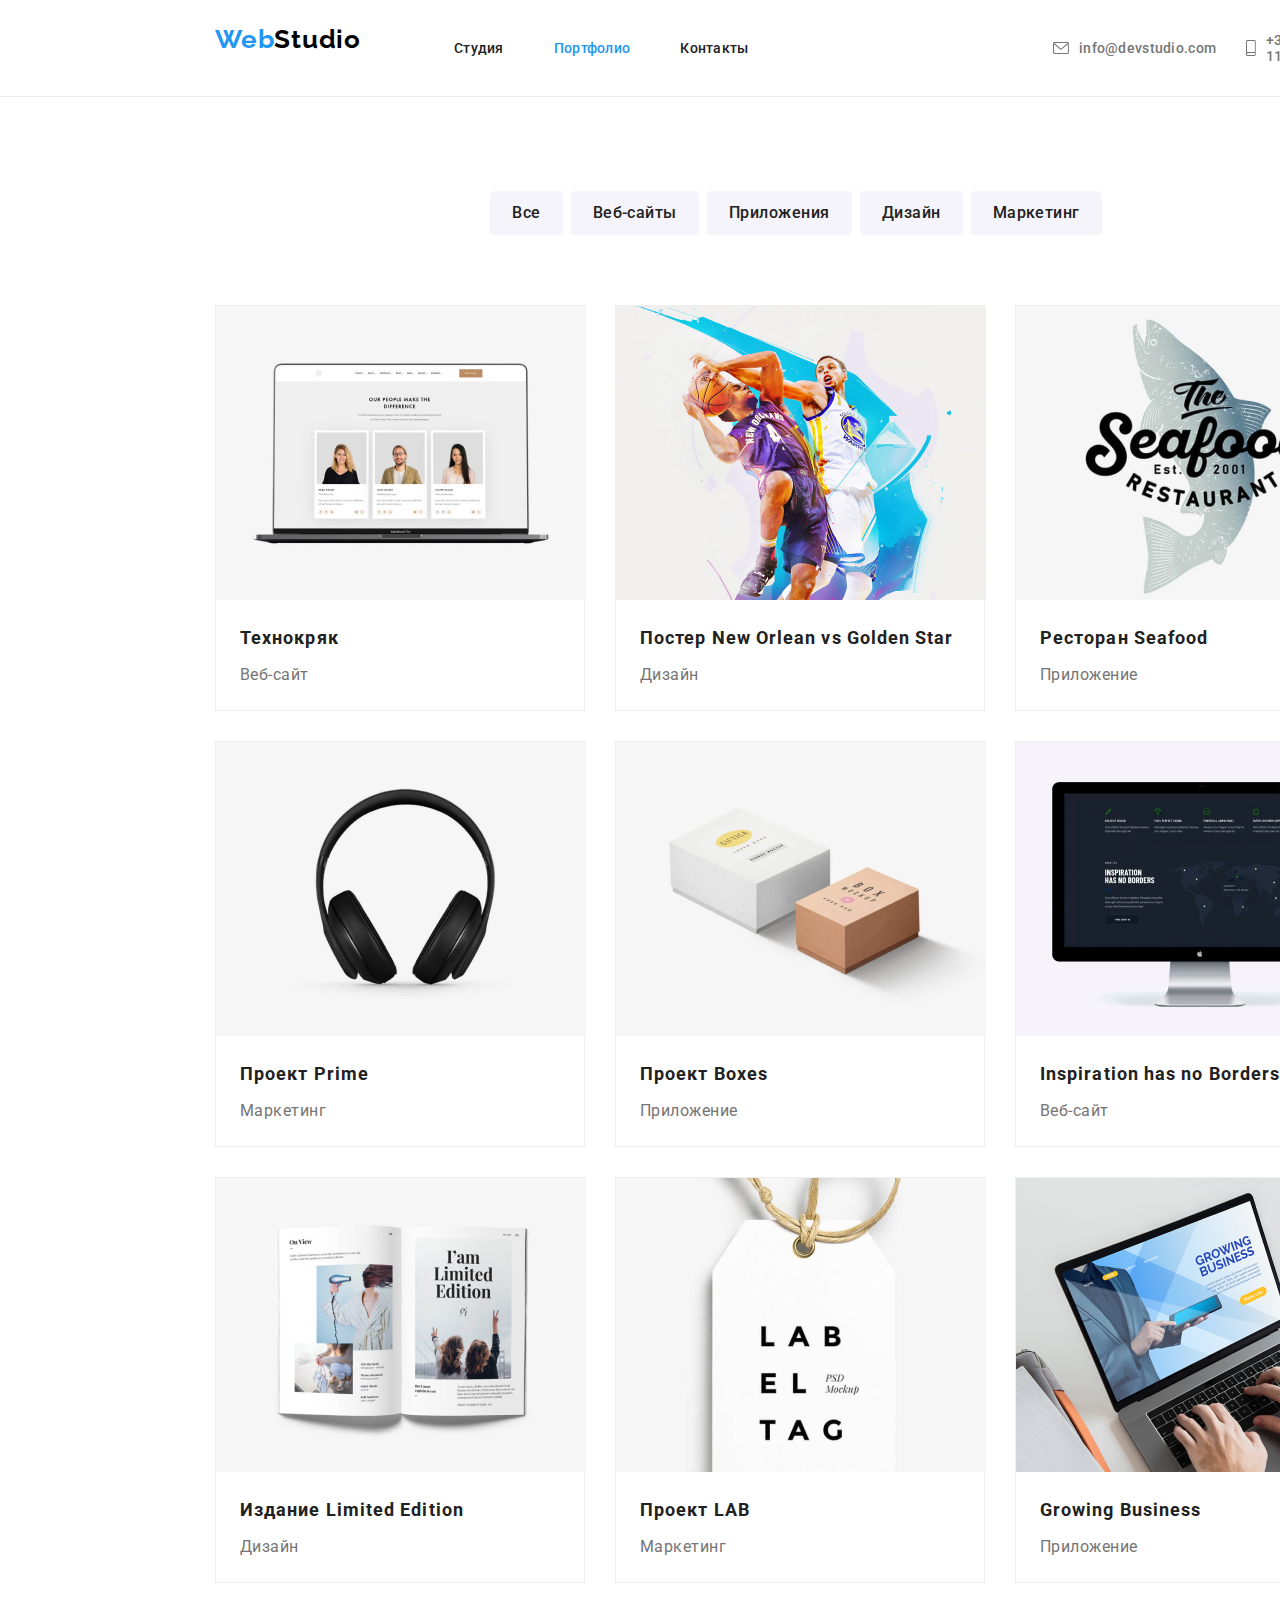
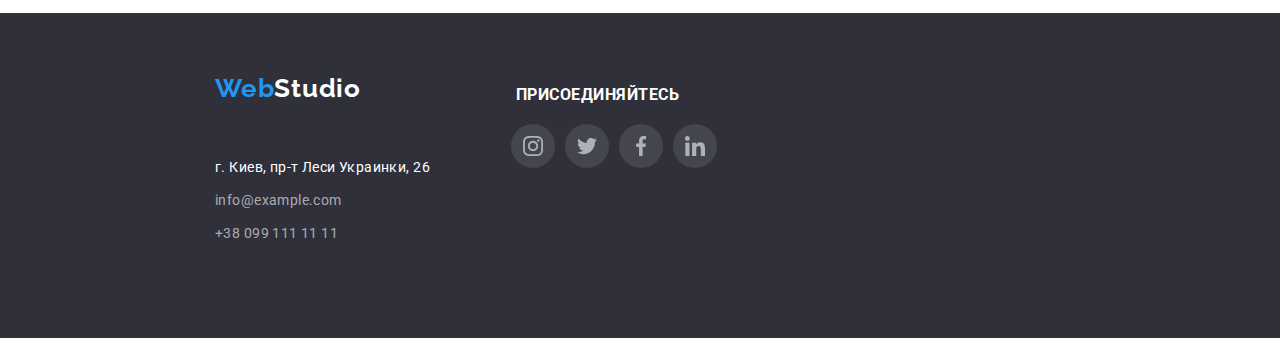
==== portfolio.html @ 2f7cb126 "Работа с позиционированием, трансформациями, переходами, анимациями" ====
<!DOCTYPE html>
<html lang="ru">

<head>
	<meta charset="UTF-8" />
	<meta name="viewport" content="width=device-width, initial-scale=1.0" />
	<link rel="stylesheet" href="css/styles.css" />
	<link rel="preconnect" href="https://fonts.gstatic.com">
	<link href="https://fonts.googleapis.com/css2?family=Raleway:wght@700&family=Roboto:wght@400;500;700;900&display=swap"
		rel="stylesheet">
	<link rel="stylesheet" href="https://cdnjs.cloudflare.com/ajax/libs/modern-normalize/1.0.0/modern-normalize.min.css">
	<title>Web Studio</title>
</head>

<body class="body-portfolio">
	<!-- Header -->
	<header class="header">
		<div class="container">
			<a href="./index.html" class="brand__logo link">
				Web<span style="color: rgb(3, 3, 3);">Studio</span>
			</a>
			<!-- Navigation -->
			<nav class="navigation">
				<ul class="navigation__list list">
					<li class="navigation__list-item">
						<a class="navigation__list-link link" href="./index.html">Студия</a>
					</li>
					<li class="navigation__list-item">
						<a class="navigation__list-link link" style="color: #2196f3" href="./portfolio.html">Портфолио</a>
					</li>
					<li class="navigation__list-item">
						<a class="navigation__list-link link" href="#Контакты">Контакты</a>
					</li>
				</ul>
			</nav>
			<!-- Address -->
			<address class="address">
				<a href="mailto:info@devstudio.com" class="header__mail link">
					<svg class="header__mail-logo">
						<use href="./img/sprite.svg#icon-mail"></use>
					</svg>
						info@devstudio.com
				</a>
				<a href="tel:+380961111111" class="header__tel link">
					<svg class="header__tel-logo">
						<use href="./img/sprite.svg#icon-smartphone"></use>
					</svg>
						+38 096 111 11 11
				</a>
			</address>
		</div>
	</header>
	<!-- Main Portfolio -->
	<main>
		<section class="portfolio section">
			<!-- Filters -->
			<div class="container">
				<h2 hidden class="filters__title">Проекты</h2>
				<ul class="filters__title-item list">
					<li class="filters__title-list">
						<button class="filters__modal-btn" type="button">Все</button>
					</li>
					<li>
						<button class="filters__modal-btn" type="button">Веб-сайты</button>
					</li>
					<li>
						<button class="filters__modal-btn" type="button">Приложения</button>
					</li>
					<li>
						<button class="filters__modal-btn" type="button">Дизайн</button>
					</li>
					<li>
						<button class="filters__modal-btn" type="button">Маркетинг</button>
					</li>
				</ul>
			</div>
			<!-- Projects -->
			<div class="container">
				<h2 hidden class="title">Проекты</h2>
				<ul class="projects__item list">
					<li class="projects__item-list">
						<a class="projects__item-list__link link" href="#">
							<img class="projects__item-img" src="./img/projects/technokryak.png" alt="Технокряк" width="370" height="294" />
							<div class="projects__item-content-wrapper">
								<h3 class="subtitle">Технокряк</h3>
								<p class="description">Веб-сайт</p>
							</div>
						</a>
					</li>
					<li class="projects__item-list">
						<a class="projects__item-list__link link" href="#">
							<img class="projects__item-img" src="./img/projects/new-orlean-vs-golden-star-poster.png" alt="Постер New Orlean vs Golden Star" width="370"
							height="294" />
							<div class="projects__item-content-wrapper">
								<h3 class="subtitle">Постер New Orlean vs Golden Star</h3>
								<p class="description">Дизайн</p>
							</div>
						</a>
					</li>
					<li class="projects__item-list">
						<a class="projects__item-list__link link" href="#">
							<img class="projects__item-img" src="./img/projects/seafood-restaurant.png" alt="Ресторан Seafood" width="370" height="294" />
							<div class="projects__item-content-wrapper">
								<h3 class="subtitle">Ресторан Seafood</h3>
								<p class="description">Приложение</p>
							</div>
						</a>
					</li>
					<li class="projects__item-list">
						<a class="projects__item-list__link link" href="#">
							<img class="projects__item-img" src="./img/projects/prime-project.png" alt="Проект Prime" width="370" height="294" />
							<div class="projects__item-content-wrapper">
								<h3 class="subtitle">Проект Prime</h3>
								<p class="description">Маркетинг</p>
							</div>
						</a>
					</li>
					<li class="projects__item-list">
						<a class="projects__item-list__link link" href="#">
							<img class="projects__item-img" src="./img/projects/boxes-project.png" alt="Проект Boxes" width="370" height="294" />
							<div class="projects__item-content-wrapper">
								<h3 class="subtitle">Проект Boxes</h3>
								<p class="description">Приложение</p>
							</div>
						</a>
					</li>
					<li class="projects__item-list">
						<a class="projects__item-list__link link" href="#">
							<img class="projects__item-img" src="./img/projects/inspiration-has-no-borders.png" alt="Inspiration has no Borders" width="370"
							height="294" />
							<div class="projects__item-content-wrapper">
								<h3 class="subtitle">Inspiration has no Borders</h3>
								<p class="description">Веб-сайт</p>
							</div>
						</a>
					</li>
					<li class="projects__item-list">
						<a class="projects__item-list__link link" href="#">
							<img class="projects__item-img" src="./img/projects/limited-edition.png" alt="Издание Limited Edition" width="370" height="294" />
							<div class="projects__item-content-wrapper">
								<h3 class="subtitle">Издание Limited Edition</h3>
								<p class="description">Дизайн</p>
							</div>
						</a>
					</li>
					<li class="projects__item-list">
						<a class="projects__item-list__link link" href="#">
							<img class="projects__item-img" src="./img/projects/lab-project.png" alt="Проект LAB" width="370" height="294" />
							<div class="projects__item-content-wrapper">
								<h3 class="subtitle">Проект LAB</h3>
								<p class="description">Маркетинг</p>
							</div>
						</a>
					</li>
					<li class="projects__item-list">
						<a class="projects__item-list__link link" href="#">
							<img class="projects__item-img" src="./img/projects/growing-business.png" alt="Growing Business" width="370" height="294" />
							<div class="projects__item-content-wrapper">
								<h3 class="subtitle">Growing Business</h3>
								<p class="description">Приложение</p>
							</div>
						</a>
					</li>
				</ul>
			</div>
		</section>
	</main>
	<!-- Footer -->
	<footer class="footer">
		<div class="container">
			<div class="row-left">
				<a href="./index.html" class="brand__logo link">
				Web<span style="color: rgb(255, 255, 255);">Studio</span>
				</a>
				<address class="address">
					<ul class="contact-list list">
						<li class="contact-list__item list">
							<p class="contact-list__description">г. Киев, пр-т Леси Украинки, 26</p>
						</li>
						<li class="contact-list__item list">
							<a class="footer-mail__link link" href="mailto:info@example.com">info@example.com</a>
						</li>
						<li class="contact-list__item list">
							<a class="footer-tel__link link" href="tel:+380991111111">+38 099 111 11 11</a>
						</li>
					</ul>
				</address>
			</div>
			<div class="row-right">
				<p class="description">присоединяйтесь</p>
				<ul class="social-list list">
					<li class="social-list__item">
						<a class="social-list__link" href="https://www.instagram.com/">
							<svg class="social-list__icon">
								<use href="./img/sprite.svg#icon-instagram"></use>
							</svg>
						</a>
					</li>
					<li class="social-list__item">
						<a class="social-list__link" href="https://twitter.com/">
							<svg class="social-list__icon">
								<use href="./img/sprite.svg#icon-twitter"></use>
							</svg>
						</a>
					</li>
					<li class="social-list__item">
						<a class="social-list__link" href="https://www.facebook.com/">
							<svg class="social-list__icon">
								<use href="./img/sprite.svg#icon-facebook"></use>
							</svg>
						</a>
					</li>
					<li class="social-list__item">
						<a class="social-list__link" href="https://www.linkedin.com/">
							<svg class="social-list__icon">
								<use href="./img/sprite.svg#icon-linkedin"></use>
							</svg>
						</a>
					</li>
				</ul>
			</div>
		</div>
	</footer>
</body>
</html>
---- css/styles.css ----
:root {
  --main-font: 'Roboto', sans-serif;
  --secondary-font: 'Raleway', sans-serif;
  --accent-color: #2196f3;
  --secondary-color: #ffffff
  --accent-background: #2196f3;
}

body {
  font-family: var(--main-font);
}

.list {
  list-style: none;
}

.link {
  text-decoration: none;
  outline: none;
}

h1,
h2,
h3,
h4,
h5,
h6 {
  margin: 0;
}

ul,
ol {
  margin: 0;
  padding: 0;
}

p {
  margin: 0;
}

img {
  display: block;
}

.address {
  font-style: normal;
}

.section {
  min-width: 1600px;
  margin: 94px 0 0 0;
}

.container {
  width: 1200px;
  padding: 0 15px;
  margin: 0 auto 0 auto;
}

.social-list__icon {
  width: 20px;
  height: 20px;
}
/* =============== COMPONENTS ===============*/

.brand__logo,
.navigation__list-link:hover,
.navigation__list-link:focus,
.header__mail:hover,
.header__mail:focus,
.header__tel:hover,
.header__tel:focus {
  color: var(--accent-color);
}

.modal-btn,
.filters__modal-btn:hover,
.filters__modal-btn:focus {
  background: var(--accent-color);
}

.title {
  font-family: var(--main-font);
  font-weight: 700;
  font-size: 36px;
  line-height: 1.167;
  text-align: center;
  letter-spacing: 0.03em;
  color: #212121;
}

.subtitle {
  font-family: var(--main-font);
  font-weight: 500;
  font-size: 16px;
  line-height: 1.187;
  text-align: center;
  letter-spacing: 0.03em;
  color: #212121;
}

.description {
  font-family: var(--main-font);
  font-weight: 400;
  font-size: 16px;
  line-height: 1.187;
  text-align: center;
  letter-spacing: 0.03em;
  color: #757575;
}

/* =============== END COMPONENTS ===============*/

/* =============== INDEX =============== */
/* =============== HEADER ===============*/
header {
  width: 1600px;
  min-height: 80px;
  border-bottom: 1px solid #ececec;
}

.header .container {
  display: flex;
}

.brand__logo {
  font-family: var(--secondary-font);
  font-weight: 700;
  font-size: 26px;
  line-height: 1.192;
  letter-spacing: 0.03em;
  margin: 24px 93px 26px 0;
}

.navigation {
  display: flex;
  align-items: center;
  min-width: 294px;
  padding: 32px 0 32px 0;
  margin: 0 305px 0 0;
}

.navigation__list {
  display: flex;
}

.navigation__list-item:not(:last-child) {
  margin-right: 50px;
}
.navigation__list-link,
.header__mail,
.header__tel {
  font-family: var(--main-font);
  font-weight: 500;
  font-size: 14px;
  line-height: 1.143;
  letter-spacing: 0.02em;
}

.navigation__list-link {
  color: #212121;
}

/*header address*/
.address {
  display: flex;
  align-items: center;
  margin: 32px 0 32px 0;
}

/*header mail*/
.header__mail {
  display: inline-flex;
  align-items: center;
  margin-right: 30px;
}

/*header mail logo*/
.header__mail-logo {
  width: 16px;
  height: 12px;
  color: currentColor;
  margin-right: 10px;
}

/*header tel*/
.header__tel {
  display: inline-flex;
  align-items: center;
}

/*header tel logo*/
.header__tel-logo {
  width: 10px;
  height: 16px;
  color: currentColor;
  margin-right: 10px;
}

/*hover&focus color*/
.header__mail:hover .header__mail-logo,
.header__tel:hover .header__tel-logo,
.header__mail:focus .header__mail-logo,
.header__tel:focus .header__tel-logo {
  fill: var(--accent-color);
}

/*current color*/
.header__mail,
.header__tel {
  color: #757575;
}

/*current color*/
.header__mail-logo,
.header__tel-logo {
  fill: #757575;;
}

/* ========== END HEADER ========== */

/* =============== HERO ===============*/
.hero {
  background: #2f303a;
  background-image: linear-gradient(
      rgba(47, 48, 58, 0.4),
      rgba(47, 48, 58, 0.4)
    ),
    url('../img/hero/bg-hero.jpg');
  background-repeat: no-repeat;
  background-size: cover;
  min-width: 1600px;
}

.hero .container {
  display: flex;
  flex-direction: column;
  align-items: center;
  padding-top: 200px;
  padding-bottom: 200px;
  padding-right: 252px;
  padding-left: 252px;
}

.hero__title {
  font-family: var(--main-font);
  font-weight: 900;
  font-size: 44px;
  line-height: 1.364;
  text-align: center;
  letter-spacing: 0.06em;
  text-transform: uppercase;
  color: #ffffff;
  width: 696px;
  margin-bottom: 30px;
}

.modal-btn {
  font-family: var(--main-font);
  font-weight: 700;
  font-size: 16px;
  line-height: 1.875;
  display: flex;
  align-items: center;
  text-align: center;
  letter-spacing: 0.06em;
  color: #ffffff;
  border-radius: 4px;
  border: none;
  cursor: pointer;
  padding: 10px 32px;
}

.modal-btn:hover,
.modal-btn:focus {
  background: #188ce8;
}
/* =============== END HERO ===============*/

/* =============== FEATURE ===============*/
.feature .container {
  display: flex;
  min-height: 251px;
}

.feature__item {
  display: flex;
}

.feature__item-list {
  display: block;
  justify-content: center;
  max-width: 270px;
  min-height: 251px;
}

.feature__icon-box {
  display: flex;
    align-items: center;
    justify-content: center;
    height: 120px;
    border: none;
    border-radius: 4px;
    background-color: #f5f4fa;
}
.icon__feature {
  display: block;
  width: 70px;
  height: 70px;
  margin: 25px 100px;
}

.feature__item-list:not(:last-child) {
  margin-right: 30px;
}

.feature__item-title {
  font-family: var(--main-font);
  font-weight: 700;
  font-size: 14px;
  line-height: 1.143;
  letter-spacing: 0.03em;
  text-transform: uppercase;
  color: #212121;
  margin-bottom: 10px;
  margin-top: 30px;
}

.feature__item-description {
  font-family: var(--main-font);
  font-weight: 400;
  font-size: 14px;
  line-height: 1.715;
  letter-spacing: 0.03em;
  color: #757575;
  width: 270px;
}

/* =============== END FEATURE =============== */

/* =============== SERVICES =============== */
.services .title {
  margin-bottom: 50px;
}

.services__item {
  display: flex;
  align-items: center;
}

.services__item-list:not(:last-child) {
  margin-right: 30px;
}

/* =============== END SERVICES =============== */

/* =============== TEAM =============== */
.team {
  background: #f5f4fa;
  min-height: 708px;
  padding: 94px 200px 0 200px;
}

.team .container {
  max-width: 1170px;
  margin:  auto 0 auto;
}

.team .title {
  margin-bottom: 50px;
}

.team__item {
  display: flex;
  justify-content: space-between;
}

.team__item .subtitle {
  min-width: 152px;
  margin-bottom: 10px;
}

.team__item-list:not(:last-child) {
  margin-right: 30px;
}

.card {
  width: 270px;
  height: 428px;
  background-color: #FFFFFF;
  box-shadow: 0px 1px 3px rgba(0, 0, 0, 0.12), 
              0px 1px 1px rgba(0, 0, 0, 0.14), 
              0px 2px 1px rgba(0, 0, 0, 0.2);
  border-radius: 0px 0px 4px 4px;
  margin: 0px;
}

.team__item-content-wrapper {
  text-align: center;
  padding-top: 30px;
  padding-bottom: 30px;
}

.social-list {
  display: flex;
  justify-content: center;
  align-items: center;
  width: 206px;
  height: 44px;
  border-radius: 50%;
  /*background-color: #ffffff;*/ 
  margin: 0 auto 0 auto;
}

.social-list__item {
  display: flex;
  align-items: center;
  justify-content: center;
  width: 44px;
  height: 44px;
}

.social-list__link {
  display: flex;
  align-items: center;
  justify-content: center;
  width: 44px;
  height: 44px;
  color: #afb1b8;
}

.social-list__icon {
    width: 20px;
    height: 20px;
    fill: currentColor;
}

.social-list__link:hover,
.social-list__link:focus {
  background-color: var(--accent-color);
  border-radius: 50%;
}

.social-list__link:hover .social-list__icon,
.social-list__link:focus .social-list__icon {
  fill: #ffffff;
}


/* =============== END TEAM =============== */
/* =============== CLIENTS =============== */
.clients .container {
  margin-bottom: 94px;
}
.clients .title {
  margin-bottom: 50px;
}
.clients__list {
display: flex;
justify-content: center;
}

.clients__item {
  width: 170px;
  height: 90px;
  border: 1px solid #AFB1B8;
  box-sizing: border-box;
  border-radius: 4px;
}

.clients__item:not(:last-child) {
  margin-right: 30px;
}

.clients__item-link {
  display: flex;
  align-items: center;
  justify-content: center;
  width: 170px;
  height: 90px;
  color: #afb1b8;
  border: 1px solid;
  border-radius: 4px;
}

.clients__item-link:hover,
.clients__item-link:focus {
  color: var(--accent-color);
}

.clients__icon-1 {
  width: 45px; 
  height: 50px;
  fill: currentColor;
}

.clients__icon-2 {
  width: 40px; 
  height: 52px;
  fill: currentColor;
}
.clients__icon-3 {
  width: 41px; 
  height: 43px;
  fill: currentColor;
}

.clients__icon-4 {
  width: 80px; 
  height: 42px;
  fill: currentColor;
}

.clients__icon-5 {
  width: 59px; 
  height: 47px;
  fill: currentColor;
}

.clients__icon-6 {
  width: 89px; 
  height: 46px;
  fill: currentColor;
}

/* =============== END CLIENTS =============== */
/* =============== FOOTER =============== */
.footer {
  background: #2f303a;
  min-width: 1600px;
}

.footer .container {
  display: flex;
  justify-content: flex-start;
}

.row-left {
  margin-right: 70px;
  padding: 60px 0px;
}

.footer .brand__logo {
  margin: 0;
}

.footer .contact-list {
  display: flex;
  flex-direction: column;
  width: 231px;
  margin-top: 20px;
}

.footer .contact-list__item:not(:first-child) {
  margin-top: 9px;
}

.contact-list__description,
.footer-mail__link,
.footer-tel__link {
  font-family: var(--main-font);
  font-weight: 400;
  font-size: 14px;
  line-height: 1.714;
  letter-spacing: 0.03em;
  color: #ffffff;
  margin-left: auto;
  margin-right: 0px;
}

.footer-mail__link,
.footer-tel__link {
  color: rgba(255, 255, 255, 0.6);
}

.row-right {
  width: 206px;
  height: 80px;
  margin-top: 72px;
}

.row-right .description {
  font-weight: bold;
  text-align: left;
  text-transform: uppercase;
  margin-bottom: 20px;
  color: #ffffff;
}

.social-list__item {
  display: flex;
  align-items: center;
  justify-content: center;
  width: 44px;
  height: 44px;
  margin-right: 10px;
}

.social-list__link {
  display: flex;
  align-items: center;
  justify-content: center;
  width: 44px;
  height: 44px;
  border-radius: 50%;
  color: #afb1b8;
  background: rgba(255, 255, 255, 0.1);
}

.social-list__icon {
    width: 20px;
    height: 20px;
    fill: currentColor;
}

.social-list__link:hover,
.social-list__link:focus {
  background-color: var(--accent-color);
}
/* =============== END FOOTER =============== */

/* =============== END INDEX =============== */

/* =============== PORTFOLIO =============== */

/* =============== FILTERS =============== */

.filters .container {
  display: flex;
  justify-content: center;
}

.filters__title-item {
  display: flex;
  justify-content: center;
  margin-bottom: 20px;
}

.filters__modal-btn {
  font-family: var(--main-font);
  font-weight: 500;
  font-size: 16px;
  line-height: 2;
  text-align: center;
  letter-spacing: 0.03em;
  color: #212121;
  background: #f5f4fa;
  border-radius: 4px;
  border: none;
  cursor: pointer;
  padding-top: 6px;
  padding-bottom: 6px;
  padding-right: 22px;
  padding-left: 22px;
  margin-right: 8px;
  margin-bottom: 50px;
}
.filters__modal-btn:hover,
.filters__modal-btn:focus {
  color: #ffffff;
  background-color: #2196f3;
  box-shadow: 0px 3px 1px rgba(0, 0, 0, 0.1), 0px 1px 2px rgba(0, 0, 0, 0.08),
    0px 2px 2px rgba(0, 0, 0, 0.12);
}

/* =============== END FILTERS =============== */

/* =============== PROJECTS =============== */
.projects__item {
  display: flex;
  flex-wrap: wrap;
}

.projects__item-list__link {
  cursor: pointer;
}

.projects__item-list:nth-child(3n) {
  margin-right: 0;
}

.projects__item-list {
  width: 370px;
  margin-bottom: 30px;
  margin-right: 30px;
  border: 1px solid #eeeeee;
}

.projects__item-list:hover {
  box-shadow: 0px 1px 1px rgba(0, 0, 0, 0.12), 0px 4px 4px rgba(0, 0, 0, 0.06), 1px 4px 6px rgba(0, 0, 0, 0.16);
}
  .projects__item-content-wrapper {
  padding: 20px 24px;
  width: 370px;
}

.projects__item .subtitle {
  font-weight: 700;
  font-size: 18px;
  line-height: 2;
  letter-spacing: 0.06em;
  text-align: left;
  margin-bottom: 4px;
}

.projects__item .description {
  font-weight: 400;
  font-size: 16px;
  line-height: 1.875;
  letter-spacing: 0.03em;
  text-align: left;
}

/* =============== END PROJECTS =============== */

/* =============== END PORTFOLIO =============== */
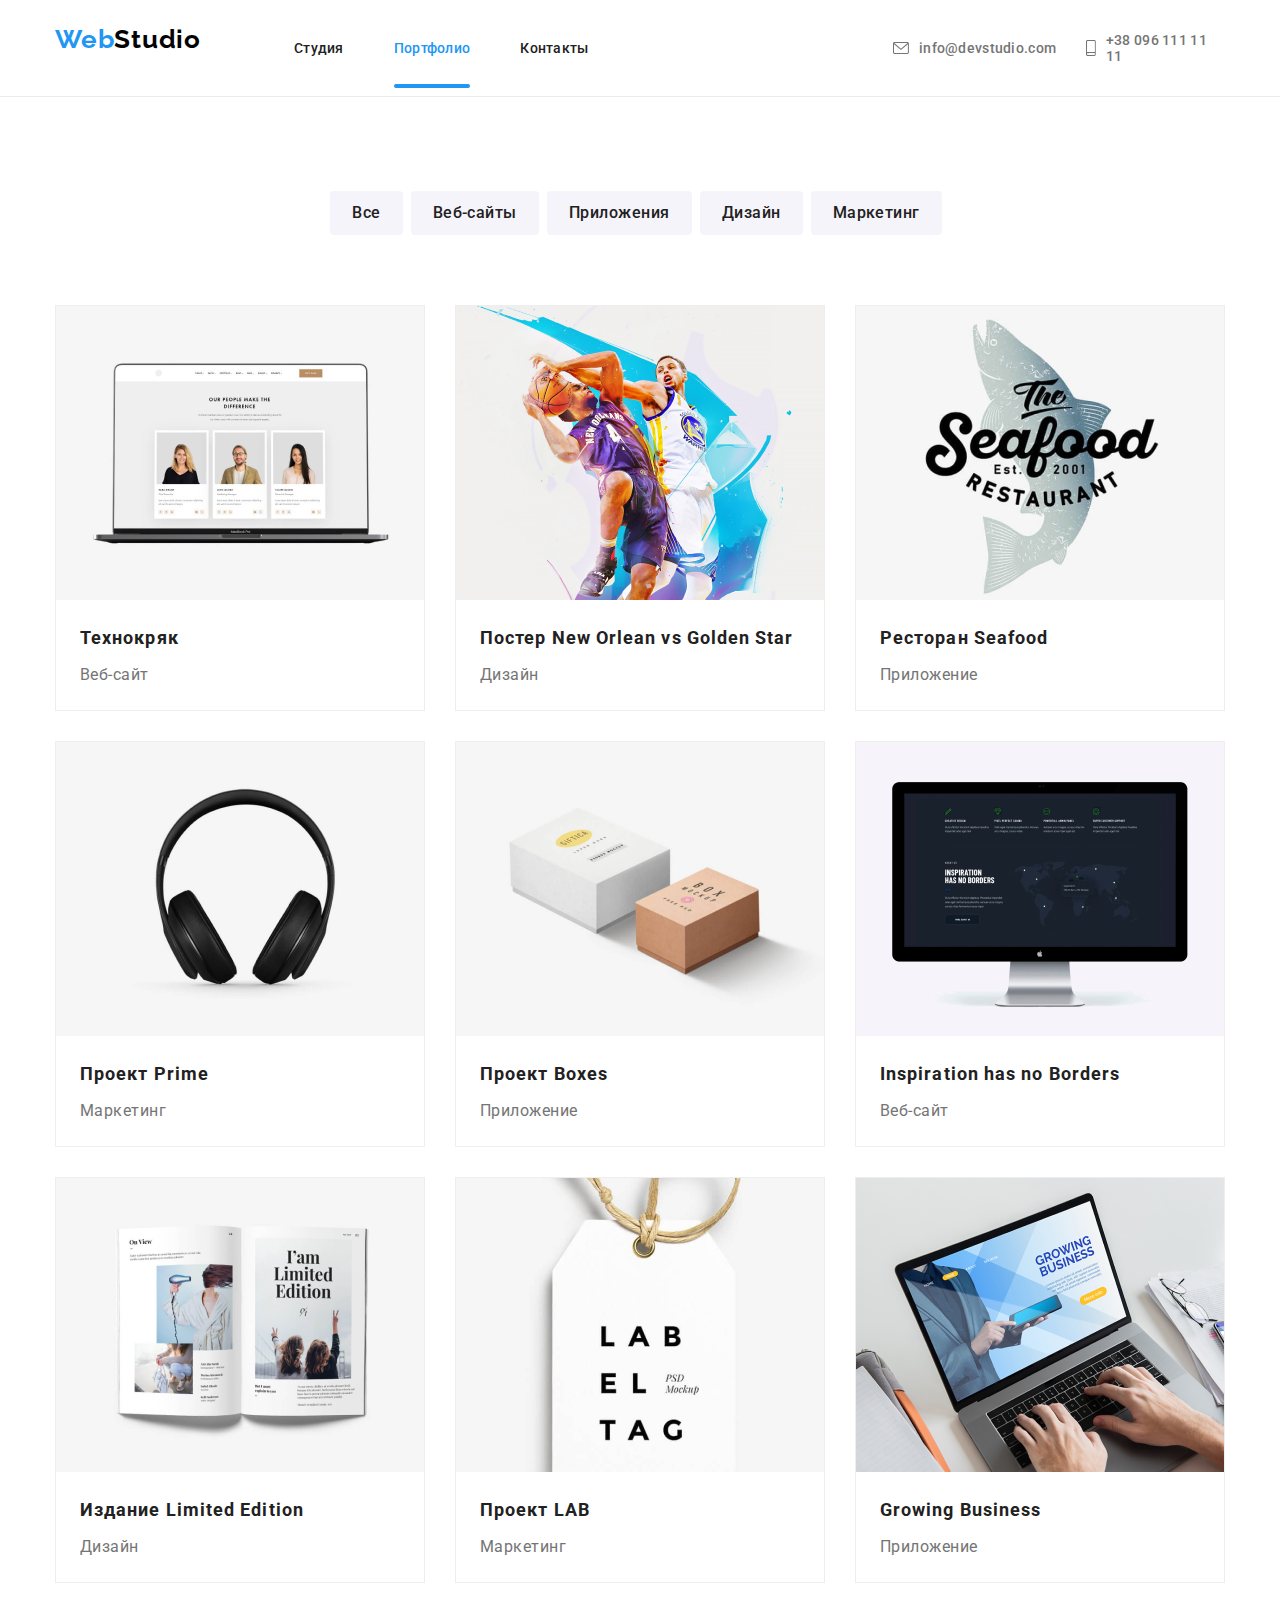
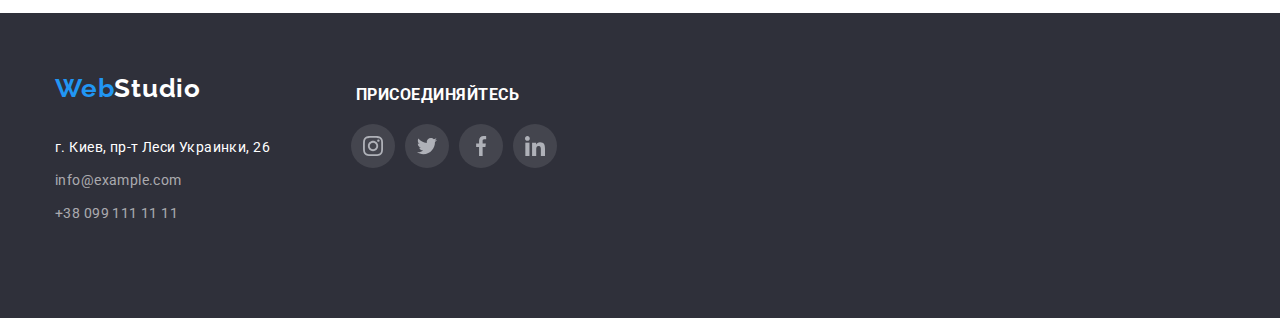
==== commit 847ad135: "сделан оверлей. сделано подчёркивание ссылки. модальное окно" ====
--- a/portfolio.html
+++ b/portfolio.html
@@ -26,7 +26,7 @@
 						<a class="navigation__list-link link" href="./index.html">Студия</a>
 					</li>
 					<li class="navigation__list-item">
-						<a class="navigation__list-link link" style="color: #2196f3" href="./portfolio.html">Портфолио</a>
+						<a class="navigation__list-link link current" style="color: #2196f3" href="./portfolio.html">Портфолио</a>
 					</li>
 					<li class="navigation__list-item">
 						<a class="navigation__list-link link" href="#Контакты">Контакты</a>
@@ -78,89 +78,188 @@
 			<div class="container">
 				<h2 hidden class="title">Проекты</h2>
 				<ul class="projects__item list">
-					<li class="projects__item-list">
-						<a class="projects__item-list__link link" href="#">
-							<img class="projects__item-img" src="./img/projects/technokryak.png" alt="Технокряк" width="370" height="294" />
+
+					<!-- Технокряк -->
+					<li class="projects__item-list">
+						<a class="projects__item-list__link link" href="#">
+							<div class="projects__item-overlay">
+								<img class="projects__item-img" 
+									src="./img/projects/technokryak.png" 
+									alt="Технокряк" width="370" height="294" />
+								<p class="overlay">
+									Технокряк это современная площадка распространения
+									коронавируса. Компании используют эту платформу для
+									цифрового шпионажа и атак на защищённые сервера конкурентов.
+								</p>
+							</div>
 							<div class="projects__item-content-wrapper">
 								<h3 class="subtitle">Технокряк</h3>
 								<p class="description">Веб-сайт</p>
 							</div>
 						</a>
 					</li>
-					<li class="projects__item-list">
-						<a class="projects__item-list__link link" href="#">
-							<img class="projects__item-img" src="./img/projects/new-orlean-vs-golden-star-poster.png" alt="Постер New Orlean vs Golden Star" width="370"
-							height="294" />
+					<!-- End Технокряк -->
+					<!-- Постер New Orlean vs Golden Star -->
+					<li class="projects__item-list">
+						<a class="projects__item-list__link link" href="#">
+							<div class="projects__item-overlay">
+								<img class="projects__item-img" 
+									src="./img/projects/new-orlean-vs-golden-star-poster.png" 
+									alt="Постер New Orlean vs Golden Star" width="370" height="294" />
+								<p class="overlay">
+									Технокряк это современная площадка распространения
+									коронавируса. Компании используют эту платформу для
+									цифрового шпионажа и атак на защищённые сервера конкурентов.
+								</p>
+							</div>
 							<div class="projects__item-content-wrapper">
 								<h3 class="subtitle">Постер New Orlean vs Golden Star</h3>
 								<p class="description">Дизайн</p>
 							</div>
 						</a>
 					</li>
-					<li class="projects__item-list">
-						<a class="projects__item-list__link link" href="#">
-							<img class="projects__item-img" src="./img/projects/seafood-restaurant.png" alt="Ресторан Seafood" width="370" height="294" />
+					<!-- End Постер New Orlean vs Golden Star -->
+					<!-- Ресторан Seafood -->
+					<li class="projects__item-list">
+						<a class="projects__item-list__link link" href="#">
+							<div class="projects__item-overlay">
+								<img class="projects__item-img" 
+									src="./img/projects/seafood-restaurant.png" 
+									alt="Ресторан Seafood" width="370" height="294" />
+								<p class="overlay">
+									Технокряк это современная площадка распространения
+									коронавируса. Компании используют эту платформу для
+									цифрового шпионажа и атак на защищённые сервера конкурентов.
+								</p>
+							</div>
 							<div class="projects__item-content-wrapper">
 								<h3 class="subtitle">Ресторан Seafood</h3>
 								<p class="description">Приложение</p>
 							</div>
 						</a>
 					</li>
-					<li class="projects__item-list">
-						<a class="projects__item-list__link link" href="#">
-							<img class="projects__item-img" src="./img/projects/prime-project.png" alt="Проект Prime" width="370" height="294" />
+					<!-- End Ресторан Seafood -->
+					<!-- Проект Prime -->
+					<li class="projects__item-list">
+						<a class="projects__item-list__link link" href="#">
+							<div class="projects__item-overlay">
+								<img class="projects__item-img" 
+									src="./img/projects/prime-project.png" 
+									alt="Проект Prime" width="370" height="294" />
+								<p class="overlay">
+									Технокряк это современная площадка распространения
+									коронавируса. Компании используют эту платформу для
+									цифрового шпионажа и атак на защищённые сервера конкурентов.
+								</p>
+							</div>
 							<div class="projects__item-content-wrapper">
 								<h3 class="subtitle">Проект Prime</h3>
 								<p class="description">Маркетинг</p>
 							</div>
 						</a>
 					</li>
-					<li class="projects__item-list">
-						<a class="projects__item-list__link link" href="#">
-							<img class="projects__item-img" src="./img/projects/boxes-project.png" alt="Проект Boxes" width="370" height="294" />
+					<!-- End Проект Prime -->
+					<!-- Проект Boxes -->
+					<li class="projects__item-list">
+						<a class="projects__item-list__link link" href="#">
+							<div class="projects__item-overlay">
+								<img class="projects__item-img" 
+									src="./img/projects/boxes-project.png" 
+									alt="Проект Boxes" width="370" height="294" />
+								<p class="overlay">
+									Технокряк это современная площадка распространения
+									коронавируса. Компании используют эту платформу для
+									цифрового шпионажа и атак на защищённые сервера конкурентов.
+								</p>
+							</div>
 							<div class="projects__item-content-wrapper">
 								<h3 class="subtitle">Проект Boxes</h3>
 								<p class="description">Приложение</p>
 							</div>
 						</a>
 					</li>
-					<li class="projects__item-list">
-						<a class="projects__item-list__link link" href="#">
-							<img class="projects__item-img" src="./img/projects/inspiration-has-no-borders.png" alt="Inspiration has no Borders" width="370"
-							height="294" />
+					<!-- End Проект Boxes -->
+					<!-- Inspiration has no Borders -->
+					<li class="projects__item-list">
+						<a class="projects__item-list__link link" href="#">
+							<div class="projects__item-overlay">
+								<img class="projects__item-img" 
+									src="./img/projects/inspiration-has-no-borders.png" 
+									alt="Inspiration has no Borders" width="370" height="294" />
+								<p class="overlay">
+									Технокряк это современная площадка распространения
+									коронавируса. Компании используют эту платформу для
+									цифрового шпионажа и атак на защищённые сервера конкурентов.
+								</p>
+							</div>
 							<div class="projects__item-content-wrapper">
 								<h3 class="subtitle">Inspiration has no Borders</h3>
 								<p class="description">Веб-сайт</p>
 							</div>
 						</a>
 					</li>
-					<li class="projects__item-list">
-						<a class="projects__item-list__link link" href="#">
-							<img class="projects__item-img" src="./img/projects/limited-edition.png" alt="Издание Limited Edition" width="370" height="294" />
+					<!-- End Inspiration has no Borders -->
+					<!-- Издание Limited Edition -->
+					<li class="projects__item-list">
+						<a class="projects__item-list__link link" href="#">
+							<div class="projects__item-overlay">
+								<img class="projects__item-img" 
+									src="./img/projects/limited-edition.png" 
+									alt="Издание Limited Edition" width="370" height="294" />
+								<p class="overlay">
+									Технокряк это современная площадка распространения
+									коронавируса. Компании используют эту платформу для
+									цифрового шпионажа и атак на защищённые сервера конкурентов.
+								</p>
+							</div>
 							<div class="projects__item-content-wrapper">
 								<h3 class="subtitle">Издание Limited Edition</h3>
 								<p class="description">Дизайн</p>
 							</div>
 						</a>
 					</li>
-					<li class="projects__item-list">
-						<a class="projects__item-list__link link" href="#">
-							<img class="projects__item-img" src="./img/projects/lab-project.png" alt="Проект LAB" width="370" height="294" />
+					<!-- End Издание Limited Edition -->
+					<!-- Проект LAB -->
+					<li class="projects__item-list">
+						<a class="projects__item-list__link link" href="#">
+							<div class="projects__item-overlay">
+								<img class="projects__item-img" 
+									src="./img/projects/lab-project.png" 
+									alt="Проект LAB" width="370" height="294" />
+								<p class="overlay">
+									Технокряк это современная площадка распространения
+									коронавируса. Компании используют эту платформу для
+									цифрового шпионажа и атак на защищённые сервера конкурентов.
+								</p>
+							</div>
 							<div class="projects__item-content-wrapper">
 								<h3 class="subtitle">Проект LAB</h3>
 								<p class="description">Маркетинг</p>
 							</div>
 						</a>
 					</li>
-					<li class="projects__item-list">
-						<a class="projects__item-list__link link" href="#">
-							<img class="projects__item-img" src="./img/projects/growing-business.png" alt="Growing Business" width="370" height="294" />
+					<!-- End Проект LAB -->
+					<!-- Growing Business -->
+					<li class="projects__item-list">
+						<a class="projects__item-list__link link" href="#">
+							<div class="projects__item-overlay">
+								<img class="projects__item-img" 
+									src="./img/projects/growing-business.png" 
+									alt="Growing Business" width="370" height="294" />
+								<p class="overlay">
+									Технокряк это современная площадка распространения
+									коронавируса. Компании используют эту платформу для
+									цифрового шпионажа и атак на защищённые сервера конкурентов.
+								</p>
+							</div>
 							<div class="projects__item-content-wrapper">
 								<h3 class="subtitle">Growing Business</h3>
 								<p class="description">Приложение</p>
 							</div>
 						</a>
 					</li>
+					<!-- End Growing Business -->
+
 				</ul>
 			</div>
 		</section>
@@ -175,13 +274,22 @@
 				<address class="address">
 					<ul class="contact-list list">
 						<li class="contact-list__item list">
-							<p class="contact-list__description">г. Киев, пр-т Леси Украинки, 26</p>
+							<a class="contact-list__link link" 
+								href="https://goo.gl/maps/s2WDWaXJrdPoxV5K" target="_blank">
+								г. Киев, пр-т Леси Украинки, 26
+							</a>
 						</li>
 						<li class="contact-list__item list">
-							<a class="footer-mail__link link" href="mailto:info@example.com">info@example.com</a>
+							<a class="footer-mail__link link" 
+								href="mailto:info@example.com">
+								info@example.com
+							</a>
 						</li>
 						<li class="contact-list__item list">
-							<a class="footer-tel__link link" href="tel:+380991111111">+38 099 111 11 11</a>
+							<a class="footer-tel__link link" 
+								href="tel:+380991111111">
+								+38 099 111 11 11
+							</a>
 						</li>
 					</ul>
 				</address>
@@ -190,28 +298,32 @@
 				<p class="description">присоединяйтесь</p>
 				<ul class="social-list list">
 					<li class="social-list__item">
-						<a class="social-list__link" href="https://www.instagram.com/">
+						<a class="social-list__link" 
+							href="https://www.instagram.com/">
 							<svg class="social-list__icon">
 								<use href="./img/sprite.svg#icon-instagram"></use>
 							</svg>
 						</a>
 					</li>
 					<li class="social-list__item">
-						<a class="social-list__link" href="https://twitter.com/">
+						<a class="social-list__link" 
+							href="https://twitter.com/">
 							<svg class="social-list__icon">
 								<use href="./img/sprite.svg#icon-twitter"></use>
 							</svg>
 						</a>
 					</li>
 					<li class="social-list__item">
-						<a class="social-list__link" href="https://www.facebook.com/">
+						<a class="social-list__link" 
+							href="https://www.facebook.com/">
 							<svg class="social-list__icon">
 								<use href="./img/sprite.svg#icon-facebook"></use>
 							</svg>
 						</a>
 					</li>
 					<li class="social-list__item">
-						<a class="social-list__link" href="https://www.linkedin.com/">
+						<a class="social-list__link" 
+							href="https://www.linkedin.com/">
 							<svg class="social-list__icon">
 								<use href="./img/sprite.svg#icon-linkedin"></use>
 							</svg>
--- a/css/styles.css
+++ b/css/styles.css
@@ -47,14 +47,25 @@
 }
 
 .section {
-  min-width: 1600px;
   margin: 94px 0 0 0;
+  overflow: hidden;
 }
 
 .container {
   width: 1200px;
   padding: 0 15px;
-  margin: 0 auto 0 auto;
+  margin: 0 auto;
+}
+
+.visually-hidden {
+  position: absolute !important;
+  clip: rect(1px 1px 1px 1px); /* IE6, IE7 */
+  clip: rect(1px, 1px, 1px, 1px);
+  padding: 0 !important;
+  border: 0 !important;
+  height: 1px !important;
+  width: 1px !important;
+  overflow: hidden;
 }
 
 .social-list__icon {
@@ -114,9 +125,10 @@
 /* =============== INDEX =============== */
 /* =============== HEADER ===============*/
 header {
-  width: 1600px;
+  /*min-width: 1600px;*/
   min-height: 80px;
   border-bottom: 1px solid #ececec;
+  overflow: hidden;
 }
 
 .header .container {
@@ -159,6 +171,25 @@
 
 .navigation__list-link {
   color: #212121;
+  position: relative;
+}
+
+.navigation__list-link.current::before {
+  opacity: 1;
+}
+
+.navigation__list-link::before {
+  content: "";
+  display: inline-block;
+  align-items: center;
+  position: absolute;
+  opacity: 0;
+  left: 0px;
+  bottom: -32px;
+  width: 100%;
+  height: 4px;
+  background-color: var(--accent-color); /*#2196f3*/
+  border-radius: 2px;
 }
 
 /*header address*/
@@ -229,7 +260,7 @@
     url('../img/hero/bg-hero.jpg');
   background-repeat: no-repeat;
   background-size: cover;
-  min-width: 1600px;
+  overflow: hidden;
 }
 
 .hero .container {
@@ -296,12 +327,12 @@
 
 .feature__icon-box {
   display: flex;
-    align-items: center;
-    justify-content: center;
-    height: 120px;
-    border: none;
-    border-radius: 4px;
-    background-color: #f5f4fa;
+  align-items: center;
+  justify-content: center;
+  height: 120px;
+  border: none;
+  border-radius: 4px;
+  background-color: #f5f4fa;
 }
 .icon__feature {
   display: block;
@@ -348,6 +379,36 @@
   align-items: center;
 }
 
+.services__item .services__item-list {
+  position: relative;
+}
+
+.services__item-list-cover {
+  position: relative;
+  left: 0;
+  bottom: 0;
+  width: 100%;
+  display: inline-flex;
+  justify-content: center;
+  align-items: center;
+  position: absolute;
+  max-width: 370px;
+  min-height: 70px;
+  background: rgba(47, 48, 58, 0.8);
+}
+
+.section-services-subtitle {
+  font-family: var(--main-font);
+  width: fit-content;
+  font-weight: 700;
+  font-size: 14px;
+  line-height: 1.143;
+  text-align: center;
+  letter-spacing: 0.03em;
+  text-transform: uppercase;
+  color: #ffffff;
+}
+
 .services__item-list:not(:last-child) {
   margin-right: 30px;
 }
@@ -358,12 +419,8 @@
 .team {
   background: #f5f4fa;
   min-height: 708px;
-  padding: 94px 200px 0 200px;
-}
-
-.team .container {
-  max-width: 1170px;
-  margin:  auto 0 auto;
+  padding: 94px 0 0 0;
+  overflow: hidden;
 }
 
 .team .title {
@@ -427,6 +484,8 @@
   width: 44px;
   height: 44px;
   color: #afb1b8;
+
+  transition: border-color 250ms cubic-bezier(0.4, 0, 0.2, 1);
 }
 
 .social-list__icon {
@@ -527,7 +586,6 @@
 /* =============== FOOTER =============== */
 .footer {
   background: #2f303a;
-  min-width: 1600px;
 }
 
 .footer .container {
@@ -548,14 +606,13 @@
   display: flex;
   flex-direction: column;
   width: 231px;
-  margin-top: 20px;
 }
 
 .footer .contact-list__item:not(:first-child) {
   margin-top: 9px;
 }
 
-.contact-list__description,
+.contact-list__link,
 .footer-mail__link,
 .footer-tel__link {
   font-family: var(--main-font);
@@ -617,6 +674,67 @@
 .social-list__link:focus {
   background-color: var(--accent-color);
 }
+
+/* --- FOOTER SUBSCRIBE --- */
+/*.footer-subscribe {
+  display: flex;
+  flex-direction: column;
+  margin-left: 93px;
+}
+
+.footer-subscribe-title {
+  font-weight: 700;
+  font-size: 14px;
+  line-height: 1.14;
+  letter-spacing: 0.03em;
+  text-transform: uppercase;
+  margin-bottom: 20px;
+  color: #ffffff;
+}
+.footer-mail-box {
+  display: flex;
+  justify-content: flex-end;
+}
+
+.footer-mail-input {
+  font-family: var(--main-font);
+  font-weight: 500;
+  font-size: 16px;
+  line-height: 1.25;
+  letter-spacing: 0.03em;
+  border: 1px solid rgba(255, 255, 255, 0.3);
+  box-sizing: border-box;
+  filter: drop-shadow(0px 4px 4px rgba(0, 0, 0, 0.15));
+  border-radius: 4px;
+  width: 358px;
+  height: 50px;
+  padding: 16px 15px;
+  background-color: #2f303a;
+  color: rgba(255, 255, 255, 0.6);
+}
+
+.footer-mail-btn {
+  display: block;
+  font-family: var(--main-font);
+  font-style: 400;
+  font-weight: 700;
+  font-size: 16px;
+  line-height: 1.87;
+  letter-spacing: 0.06em;
+  width: 200px;
+  color: var(--secondary-color);
+  background: var(--accent-color);
+  box-shadow: 0px 4px 4px rgba(0, 0, 0, 0.15);
+  border-radius: 4px;
+  padding: 10px 62px 10px 29px;
+  border: none;
+  background-image: url("../img/send.png");
+  background-repeat: no-repeat;
+  background-position: center right 28px;
+  cursor: pointer;
+  margin-left: 12px;*/
+/* END FOOTER SUBSCRIBE */
+
 /* =============== END FOOTER =============== */
 
 /* =============== END INDEX =============== */
@@ -672,6 +790,7 @@
 }
 
 .projects__item-list__link {
+  display: block;
   cursor: pointer;
 }
 
@@ -686,8 +805,40 @@
   border: 1px solid #eeeeee;
 }
 
+.projects__item-list:hover .overlay {
+  transform: translateY(0);
+}
+
+.projects__item-overlay {
+  position: relative;
+  overflow: hidden;
+}
+
+.overlay {
+  position: absolute;
+  top: 0;
+  left: 0;
+  width: 100%;
+  height: 100%;
+  padding: 63px 24px;
+  transform: translateY(100%);
+  transition: transform 250ms cubic-bezier(0.4, 0, 0.2, 1);
+  /*background-color 250ms cubic-bezier(0.4, 0, 0.2, 1);*/
+  font-family: var(--main-font);
+  font-weight: 400;
+  font-size: 18px;
+  line-height: 1.55;
+  letter-spacing: 0.03em;        
+  background-color: rgba(33, 150, 243, 0.9);
+  color: #ffffff;
+}
+
+.projects__item-list__link:hover,
+.projects__item-list__link:focus,
 .projects__item-list:hover {
-  box-shadow: 0px 1px 1px rgba(0, 0, 0, 0.12), 0px 4px 4px rgba(0, 0, 0, 0.06), 1px 4px 6px rgba(0, 0, 0, 0.16);
+  box-shadow: 0px 1px 1px rgba(0, 0, 0, 0.12), 
+              0px 4px 4px rgba(0, 0, 0, 0.06), 
+              1px 4px 6px rgba(0, 0, 0, 0.16);
 }
   .projects__item-content-wrapper {
   padding: 20px 24px;
@@ -714,3 +865,71 @@
 /* =============== END PROJECTS =============== */
 
 /* =============== END PORTFOLIO =============== */
+
+/* =============== BACKDROP =============== */
+.backdrop {
+  position: fixed;
+  left: 0;
+  top: 0;
+  width: 100%;
+  height: 100%;
+  background-color: rgba(0, 0, 0, 0.1);
+  transition: transform 250ms cubic-bezier(0.4, 0, 0.2, 1);
+}
+
+.backdrop.is-hidden {
+  transition: all 250ms cubic-bezier(0.4, 0, 0.2, 1) 250ms;
+}
+
+.backdrop.is-hidden .modal {
+  transform: translate(-50%, -50%) scale(0);
+  transition: transform 250ms cubic-bezier(0.4, 0, 0.2, 1) 0ms;
+}
+.modal {
+  position: absolute;
+  top: 50%;
+  left: 50%;
+  box-sizing: border-box;
+  
+  transform: translate(-50%, -50%) scale(1);
+  width: 528px;
+  min-height: 581px;
+  background-color: #FFFFFF;
+  box-shadow: 0px 1px 3px rgba(0, 0, 0, 0.12), 
+              0px 1px 1px rgba(0, 0, 0, 0.14),
+              0px 2px 1px rgba(0, 0, 0, 0.2);
+  border-radius: 4px;
+  padding: 40px;
+  
+  transition: transform 250ms cubic-bezier(0.4, 0, 0.2, 1) 250ms;
+}
+
+.close-btn {
+  position: absolute;
+  top: 8px;
+  right: 8px;
+  width: 30px;
+  height: 30px;
+  display: flex;
+  justify-content: center;
+  align-items: center;
+  background-color: #FFFFFF;
+  border: 1px solid rgba(0, 0, 0, 0.1);
+  border-radius: 50%;
+  box-shadow: 0px 1px 3px rgba(0, 0, 0, 0.12), 0px 1px 1px rgba(0, 0, 0, 0.14),
+    0px 2px 1px rgba(0, 0, 0, 0.2);
+  cursor: pointer;
+}
+
+.close-btn__icon {
+  width: 11px;
+  height: 11px;
+  fill: currentColor;
+}
+
+.is-hidden {
+  opacity: 0;
+  visibility: hidden;
+  pointer-events: none;
+}
+/* =============== END BACKDROP =============== */
